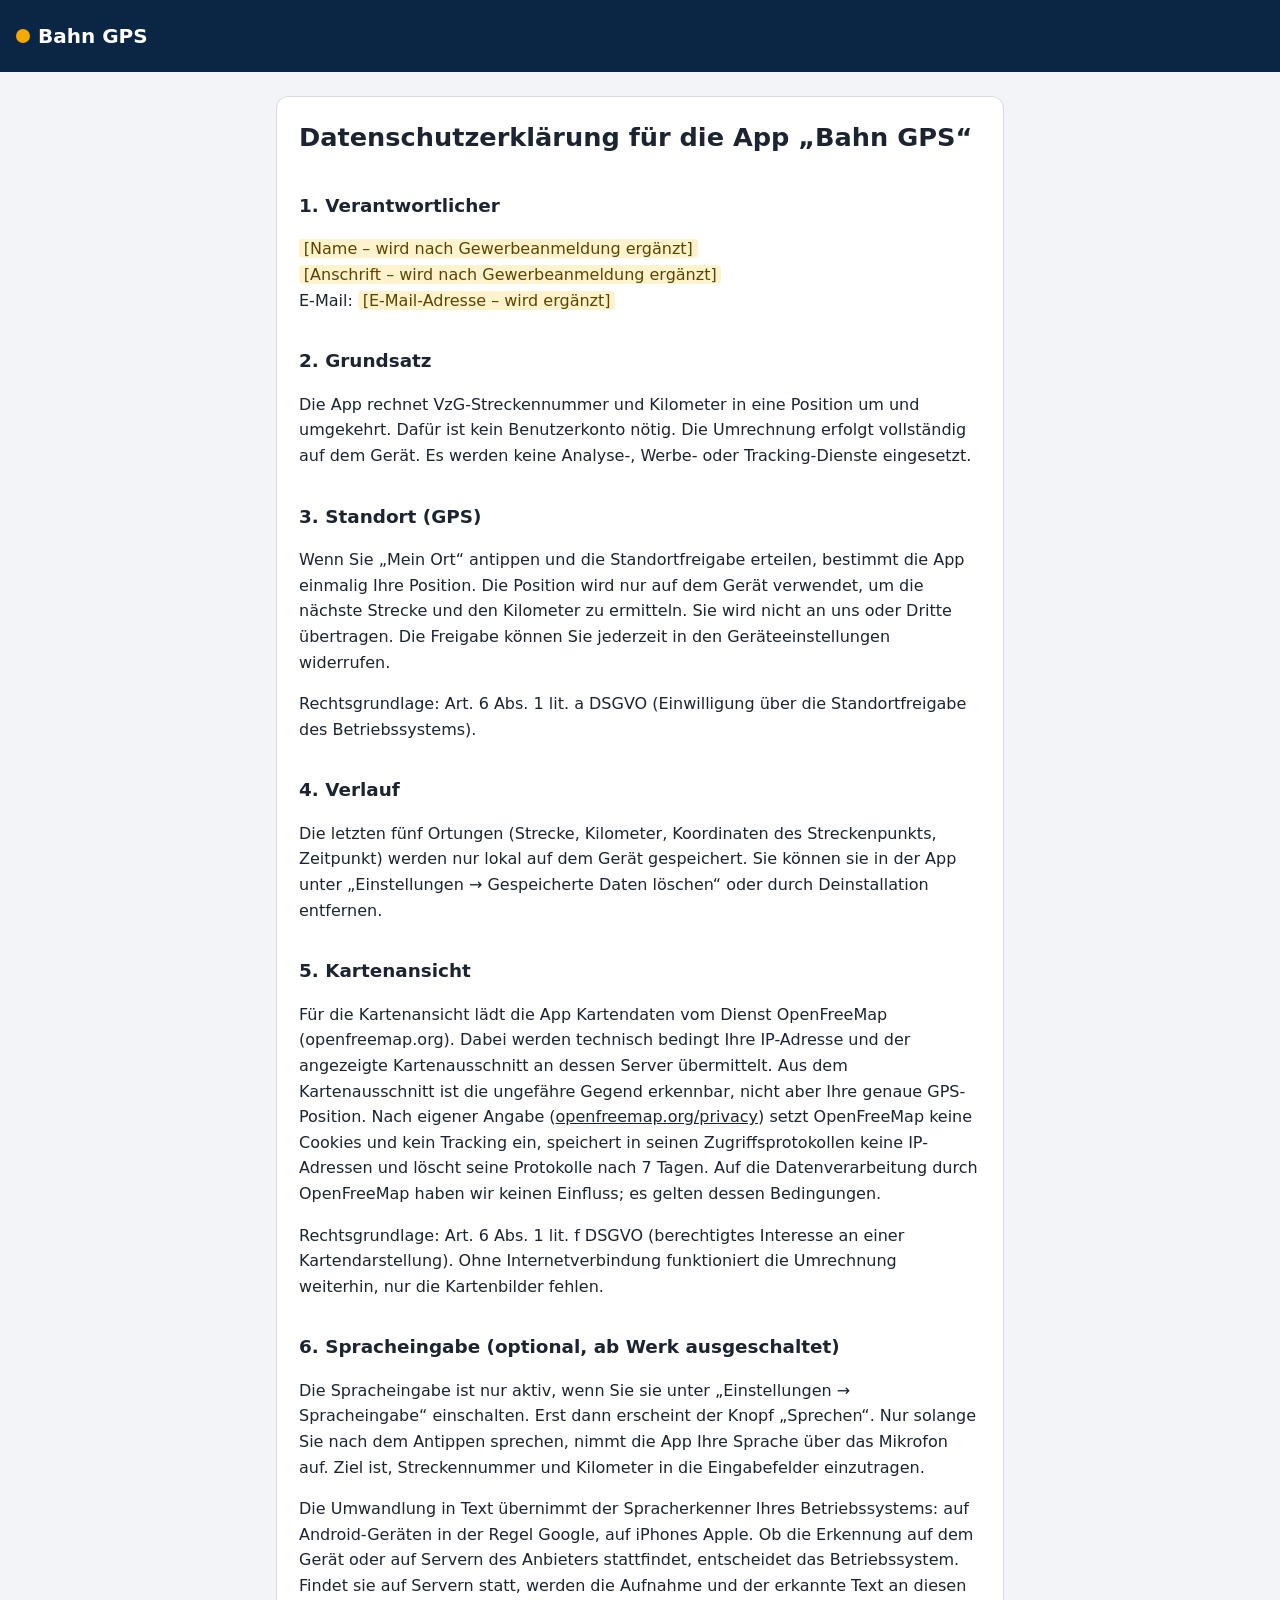
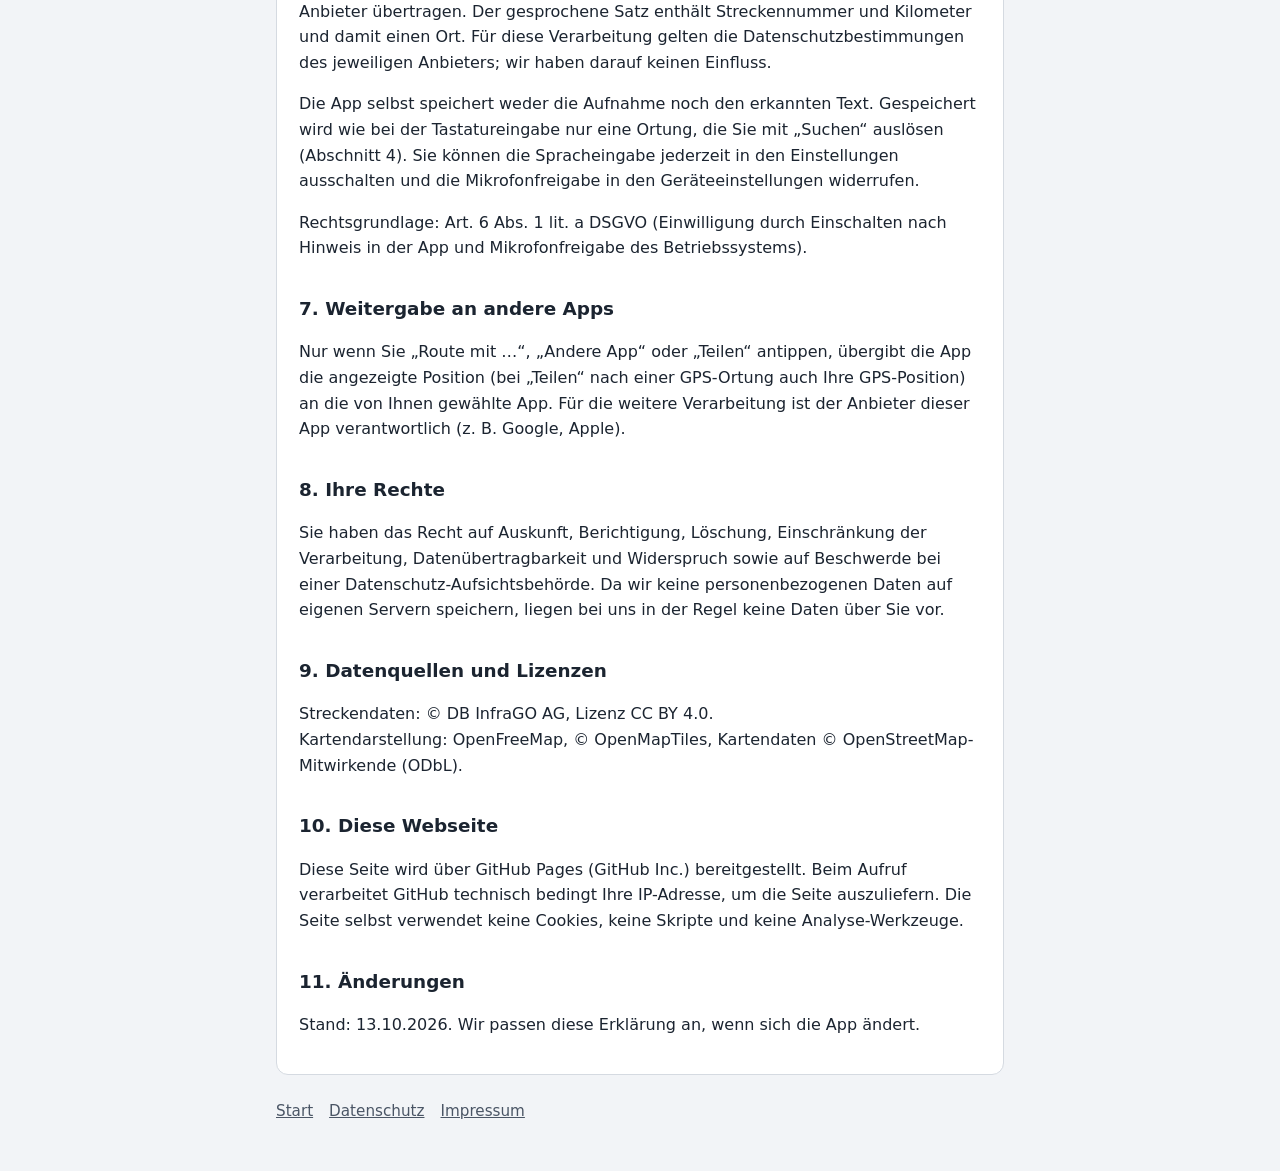
==== datenschutz.html @ 84ac3c9f "Webseite Bahn GPS: Start, Datenschutzerklaerung, Impressum (Platzhalter fuer Anbieterangaben) Co-Aut" ====
<!doctype html>
<html lang="de">
<head>
<meta charset="utf-8">
<meta name="viewport" content="width=device-width, initial-scale=1">
<title>Datenschutzerklärung – Bahn GPS</title>
<link rel="stylesheet" href="stil.css">
</head>
<body>
<header><a href="./"><span class="punkt"></span>Bahn GPS</a></header>
<main>
<article>
<h1>Datenschutzerklärung für die App „Bahn GPS“</h1>

<h2>1. Verantwortlicher</h2>
<p><span class="platzhalter">[Name – wird nach Gewerbeanmeldung ergänzt]</span><br>
<span class="platzhalter">[Anschrift – wird nach Gewerbeanmeldung ergänzt]</span><br>
E-Mail: <span class="platzhalter">[E-Mail-Adresse – wird ergänzt]</span></p>

<h2>2. Grundsatz</h2>
<p>Die App rechnet VzG-Streckennummer und Kilometer in eine Position um und umgekehrt. Dafür ist kein
Benutzerkonto nötig. Die Umrechnung erfolgt vollständig auf dem Gerät. Es werden keine Analyse-, Werbe-
oder Tracking-Dienste eingesetzt.</p>

<h2>3. Standort (GPS)</h2>
<p>Wenn Sie „Mein Ort“ antippen und die Standortfreigabe erteilen, bestimmt die App einmalig Ihre Position.
Die Position wird nur auf dem Gerät verwendet, um die nächste Strecke und den Kilometer zu ermitteln. Sie
wird nicht an uns oder Dritte übertragen. Die Freigabe können Sie jederzeit in den Geräteeinstellungen
widerrufen.</p>
<p>Rechtsgrundlage: Art. 6 Abs. 1 lit. a DSGVO (Einwilligung über die Standortfreigabe des Betriebssystems).</p>

<h2>4. Verlauf</h2>
<p>Die letzten fünf Ortungen (Strecke, Kilometer, Koordinaten des Streckenpunkts, Zeitpunkt) werden nur
lokal auf dem Gerät gespeichert. Sie können sie in der App unter „Einstellungen → Gespeicherte Daten
löschen“ oder durch Deinstallation entfernen.</p>

<h2>5. Kartenansicht</h2>
<p>Für die Kartenansicht lädt die App Kartendaten vom Dienst OpenFreeMap (openfreemap.org). Dabei werden
technisch bedingt Ihre IP-Adresse und der angezeigte Kartenausschnitt an dessen Server übermittelt. Aus dem
Kartenausschnitt ist die ungefähre Gegend erkennbar, nicht aber Ihre genaue GPS-Position. Nach eigener
Angabe (<a href="https://openfreemap.org/privacy/">openfreemap.org/privacy</a>) setzt OpenFreeMap keine
Cookies und kein Tracking ein, speichert in seinen Zugriffsprotokollen keine IP-Adressen und löscht seine
Protokolle nach 7 Tagen. Auf die Datenverarbeitung durch OpenFreeMap haben wir keinen Einfluss; es gelten
dessen Bedingungen.</p>
<p>Rechtsgrundlage: Art. 6 Abs. 1 lit. f DSGVO (berechtigtes Interesse an einer Kartendarstellung). Ohne
Internetverbindung funktioniert die Umrechnung weiterhin, nur die Kartenbilder fehlen.</p>

<h2>6. Spracheingabe (optional, ab Werk ausgeschaltet)</h2>
<p>Die Spracheingabe ist nur aktiv, wenn Sie sie unter „Einstellungen → Spracheingabe“ einschalten. Erst dann
erscheint der Knopf „Sprechen“. Nur solange Sie nach dem Antippen sprechen, nimmt die App Ihre Sprache über
das Mikrofon auf. Ziel ist, Streckennummer und Kilometer in die Eingabefelder einzutragen.</p>
<p>Die Umwandlung in Text übernimmt der Spracherkenner Ihres Betriebssystems: auf Android-Geräten in der
Regel Google, auf iPhones Apple. Ob die Erkennung auf dem Gerät oder auf Servern des Anbieters stattfindet,
entscheidet das Betriebssystem. Findet sie auf Servern statt, werden die Aufnahme und der erkannte Text an
diesen Anbieter übertragen. Der gesprochene Satz enthält Streckennummer und Kilometer und damit einen Ort.
Für diese Verarbeitung gelten die Datenschutzbestimmungen des jeweiligen Anbieters; wir haben darauf keinen
Einfluss.</p>
<p>Die App selbst speichert weder die Aufnahme noch den erkannten Text. Gespeichert wird wie bei der
Tastatureingabe nur eine Ortung, die Sie mit „Suchen“ auslösen (Abschnitt 4). Sie können die Spracheingabe
jederzeit in den Einstellungen ausschalten und die Mikrofonfreigabe in den Geräteeinstellungen widerrufen.</p>
<p>Rechtsgrundlage: Art. 6 Abs. 1 lit. a DSGVO (Einwilligung durch Einschalten nach Hinweis in der App und
Mikrofonfreigabe des Betriebssystems).</p>

<h2>7. Weitergabe an andere Apps</h2>
<p>Nur wenn Sie „Route mit …“, „Andere App“ oder „Teilen“ antippen, übergibt die App die angezeigte Position
(bei „Teilen“ nach einer GPS-Ortung auch Ihre GPS-Position) an die von Ihnen gewählte App. Für die weitere
Verarbeitung ist der Anbieter dieser App verantwortlich (z. B. Google, Apple).</p>

<h2>8. Ihre Rechte</h2>
<p>Sie haben das Recht auf Auskunft, Berichtigung, Löschung, Einschränkung der Verarbeitung,
Datenübertragbarkeit und Widerspruch sowie auf Beschwerde bei einer Datenschutz-Aufsichtsbehörde. Da wir
keine personenbezogenen Daten auf eigenen Servern speichern, liegen bei uns in der Regel keine Daten über
Sie vor.</p>

<h2>9. Datenquellen und Lizenzen</h2>
<p>Streckendaten: © DB InfraGO AG, Lizenz CC BY 4.0.<br>
Kartendarstellung: OpenFreeMap, © OpenMapTiles, Kartendaten © OpenStreetMap-Mitwirkende (ODbL).</p>

<h2>10. Diese Webseite</h2>
<p>Diese Seite wird über GitHub Pages (GitHub Inc.) bereitgestellt. Beim Aufruf verarbeitet GitHub technisch
bedingt Ihre IP-Adresse, um die Seite auszuliefern. Die Seite selbst verwendet keine Cookies, keine
Skripte und keine Analyse-Werkzeuge.</p>

<h2>11. Änderungen</h2>
<p>Stand: 13.10.2026. Wir passen diese Erklärung an, wenn sich die App ändert.</p>
</article>
<nav class="leise"><a href="./">Start</a><a href="datenschutz.html">Datenschutz</a><a href="impressum.html">Impressum</a></nav>
</main>
</body>
</html>
---- stil.css ----
/* Bahn GPS – schlichte Seiten ohne externe Schriften, Skripte oder Zaehler */
:root { --marine: #0B2545; --bernstein: #F2A900; --text: #1b2430; --leise: #4a5565; --flaeche: #f2f4f7; --karte: #ffffff; --linie: #d5dae1; }
@media (prefers-color-scheme: dark) {
  :root { --text: #e6eaf0; --leise: #b4bdc9; --flaeche: #0e141c; --karte: #151c26; --linie: #2a3442; }
}
* { box-sizing: border-box; }
body { margin: 0; font-family: system-ui, -apple-system, "Segoe UI", Roboto, sans-serif; line-height: 1.6; color: var(--text); background: var(--flaeche); }
header { background: var(--marine); color: #fff; padding: 20px 16px; }
header a { color: #fff; text-decoration: none; font-weight: 700; font-size: 1.25rem; }
header .punkt { display: inline-block; width: .7em; height: .7em; border-radius: 50%; background: var(--bernstein); margin-right: .4em; }
main { max-width: 760px; margin: 0 auto; padding: 24px 16px 48px; }
article { background: var(--karte); border: 1px solid var(--linie); border-radius: 12px; padding: 20px 22px; }
h1 { font-size: 1.6rem; margin-top: 0; } h2 { font-size: 1.15rem; margin-top: 1.8em; }
a { color: inherit; } .leise { color: var(--leise); font-size: .95rem; }
.platzhalter { background: #fff3cd; color: #5c4400; padding: 0 .3em; border-radius: 4px; }
nav { margin-top: 24px; display: flex; gap: 16px; flex-wrap: wrap; }
footer { text-align: center; padding: 16px; }
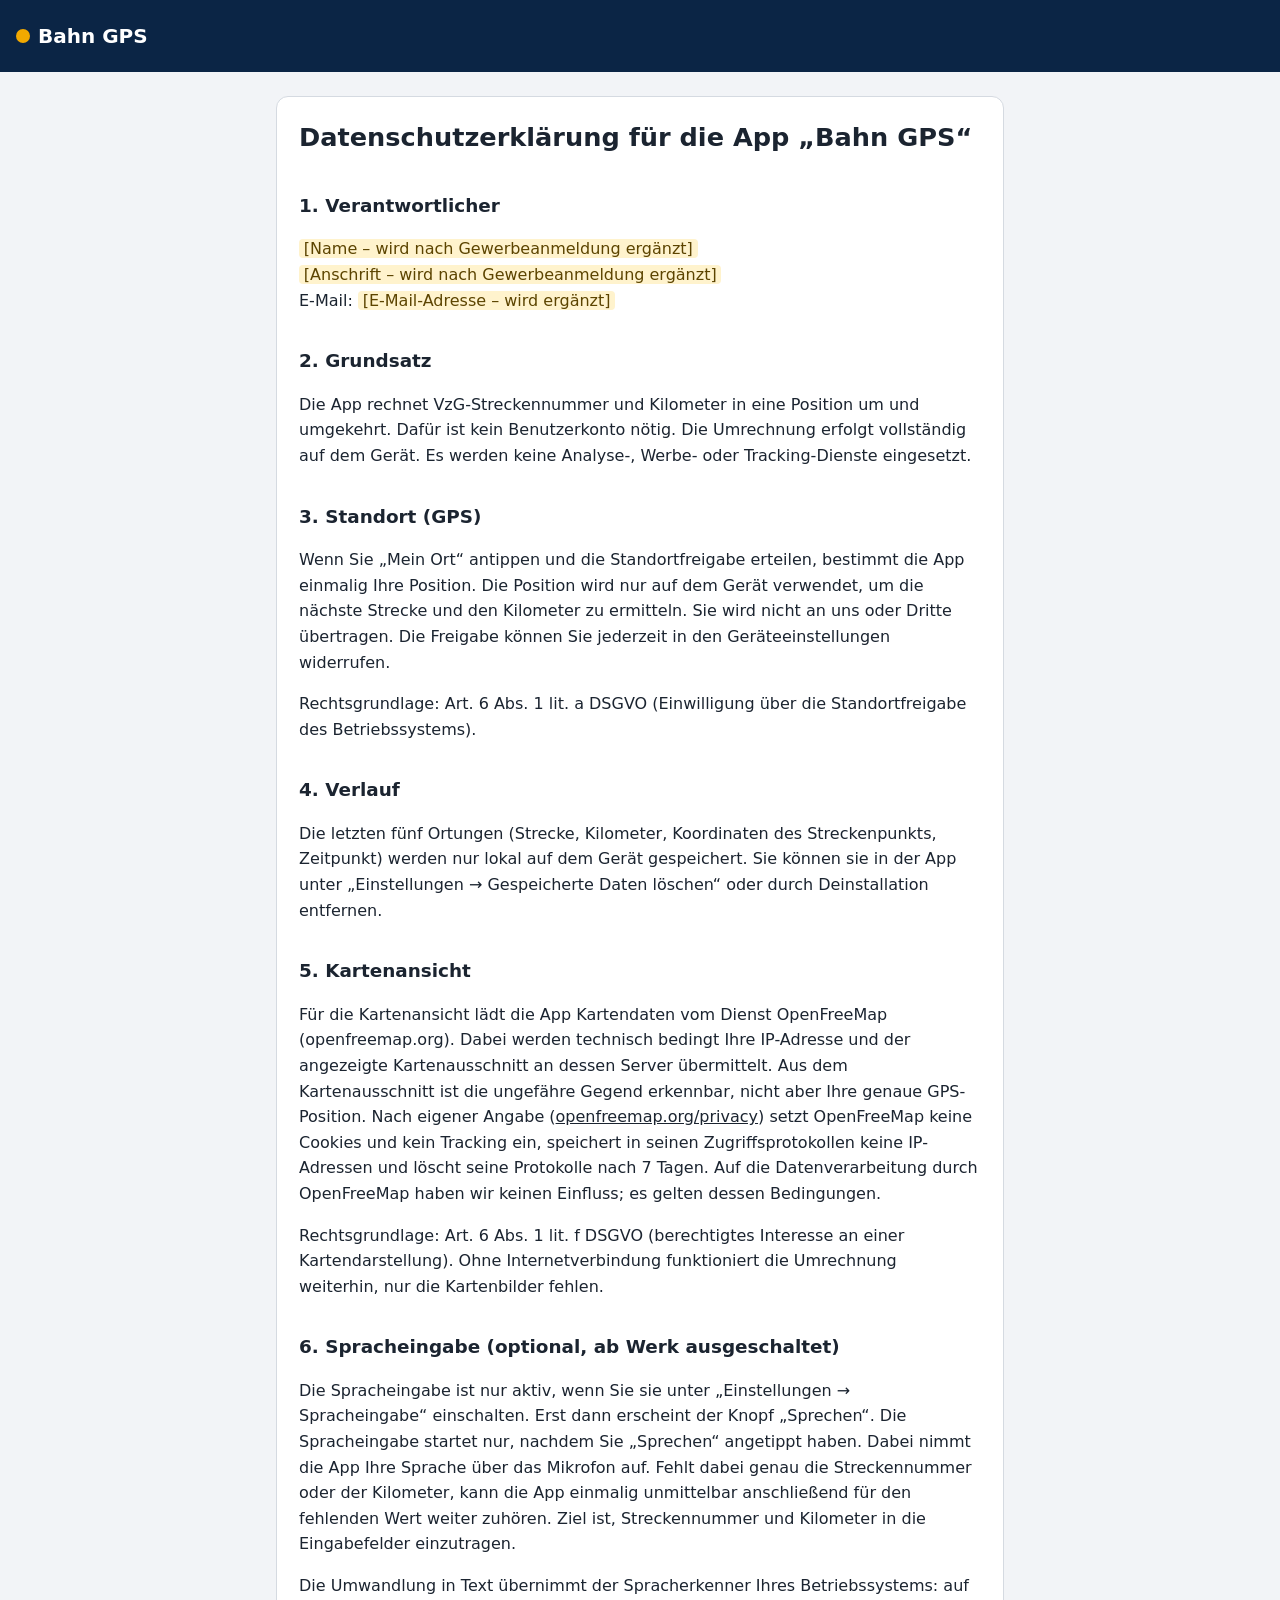
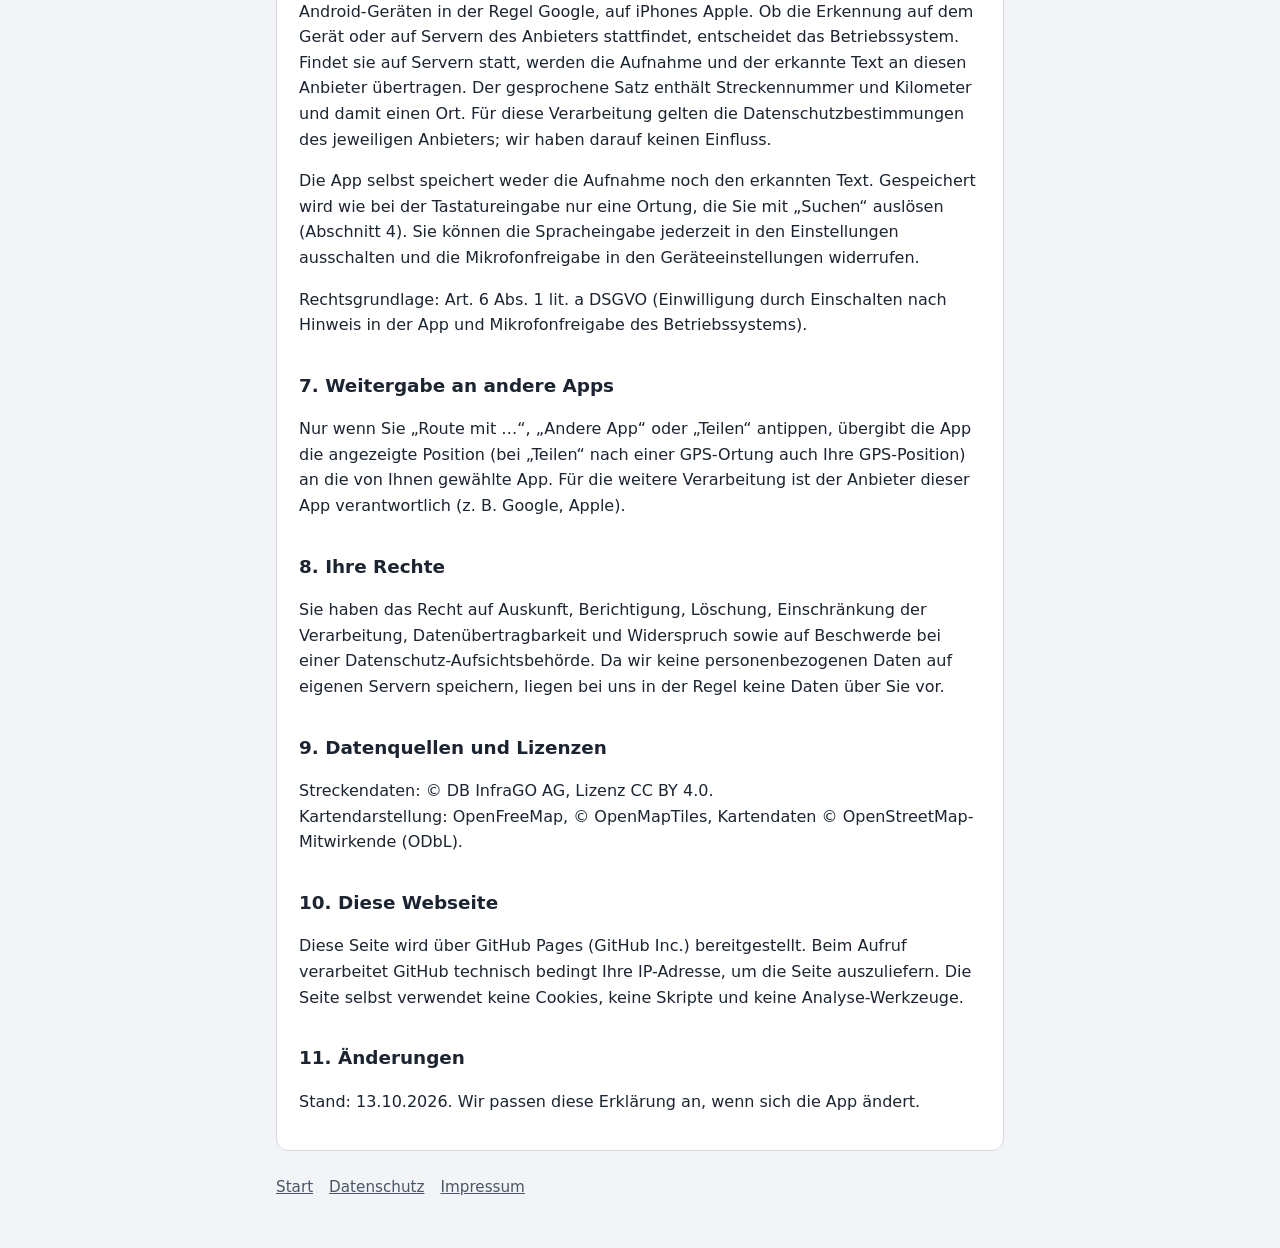
==== commit e261e931: "Datenschutz: Spracheingabe - einmaliges Weiterzuhoeren fuer fehlenden Wert genannt Die App kann nach" ====
--- a/datenschutz.html
+++ b/datenschutz.html
@@ -47,8 +47,8 @@
 
 <h2>6. Spracheingabe (optional, ab Werk ausgeschaltet)</h2>
 <p>Die Spracheingabe ist nur aktiv, wenn Sie sie unter „Einstellungen → Spracheingabe“ einschalten. Erst dann
-erscheint der Knopf „Sprechen“. Nur solange Sie nach dem Antippen sprechen, nimmt die App Ihre Sprache über
-das Mikrofon auf. Ziel ist, Streckennummer und Kilometer in die Eingabefelder einzutragen.</p>
+erscheint der Knopf „Sprechen“. Die Spracheingabe startet nur, nachdem Sie „Sprechen“ angetippt haben. Dabei nimmt die App Ihre Sprache über das Mikrofon
+auf. Fehlt dabei genau die Streckennummer oder der Kilometer, kann die App einmalig unmittelbar anschließend für den fehlenden Wert weiter zuhören. Ziel ist, Streckennummer und Kilometer in die Eingabefelder einzutragen.</p>
 <p>Die Umwandlung in Text übernimmt der Spracherkenner Ihres Betriebssystems: auf Android-Geräten in der
 Regel Google, auf iPhones Apple. Ob die Erkennung auf dem Gerät oder auf Servern des Anbieters stattfindet,
 entscheidet das Betriebssystem. Findet sie auf Servern statt, werden die Aufnahme und der erkannte Text an
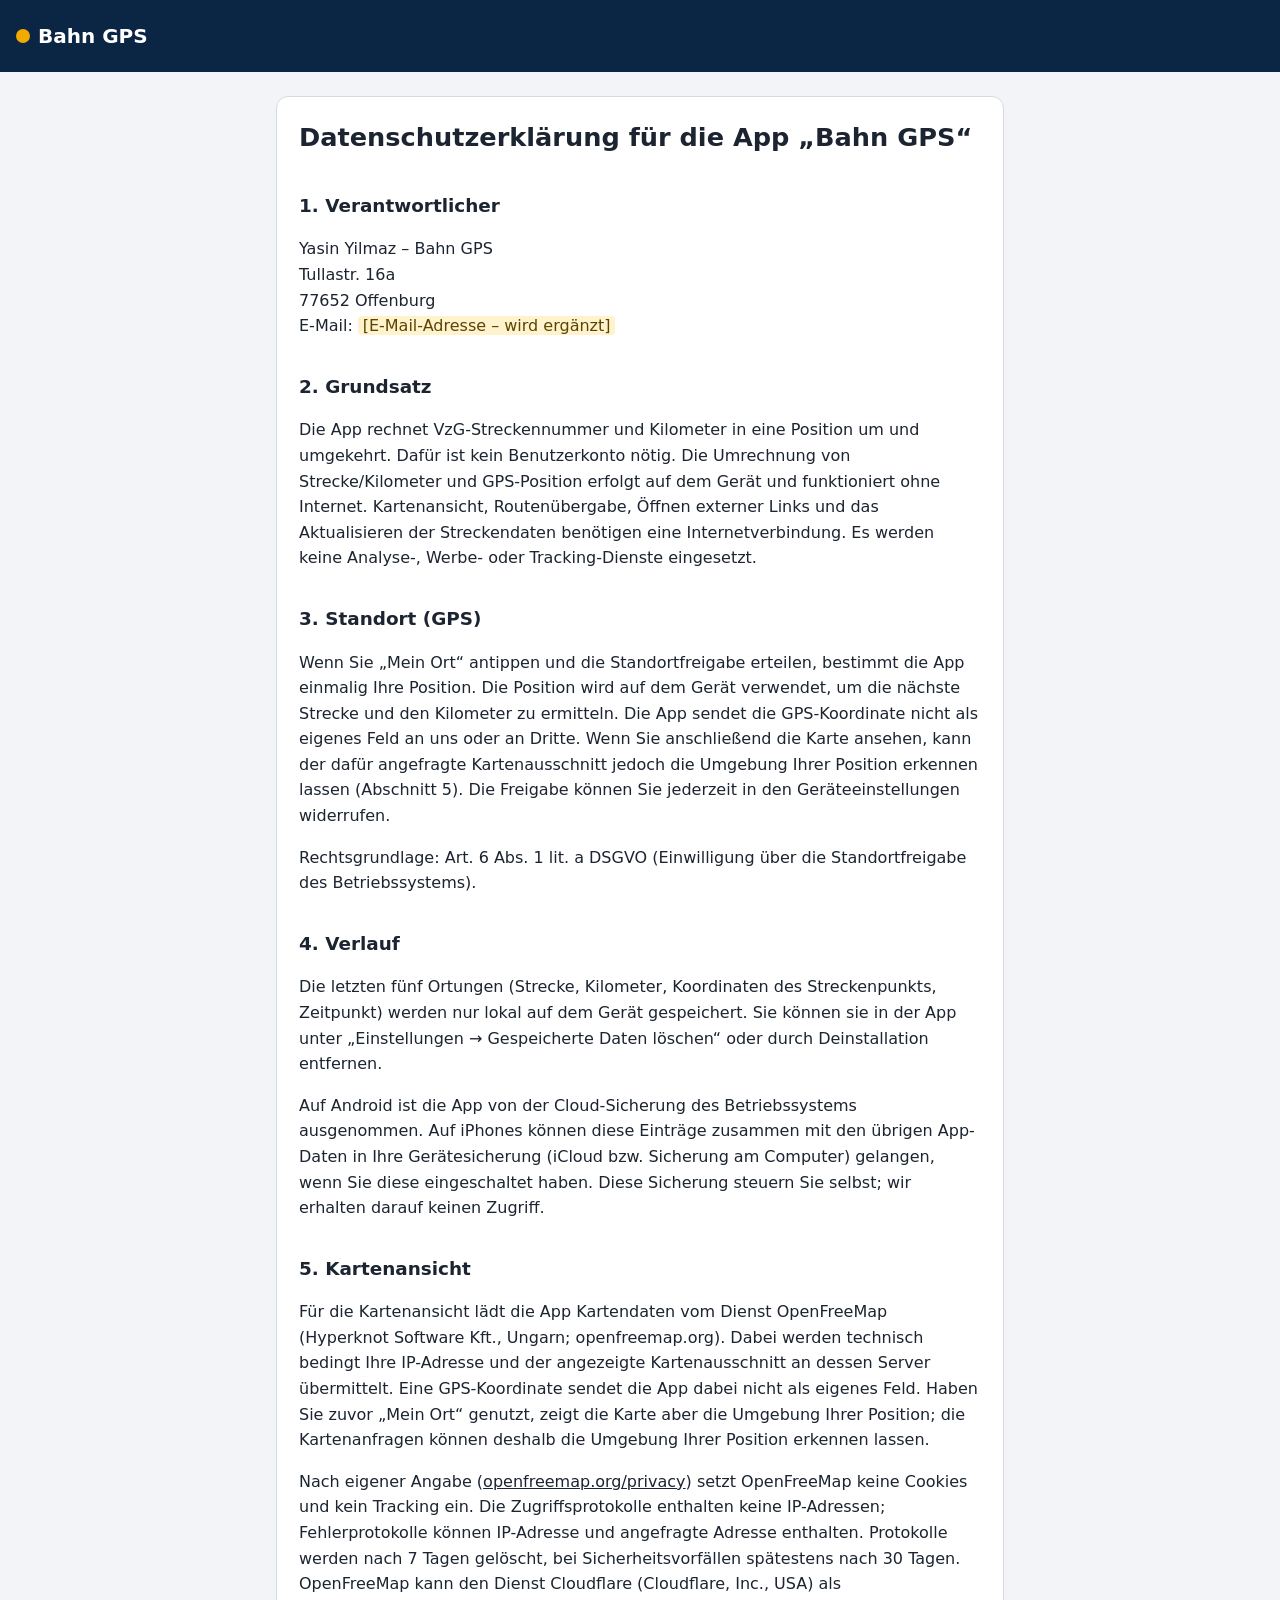
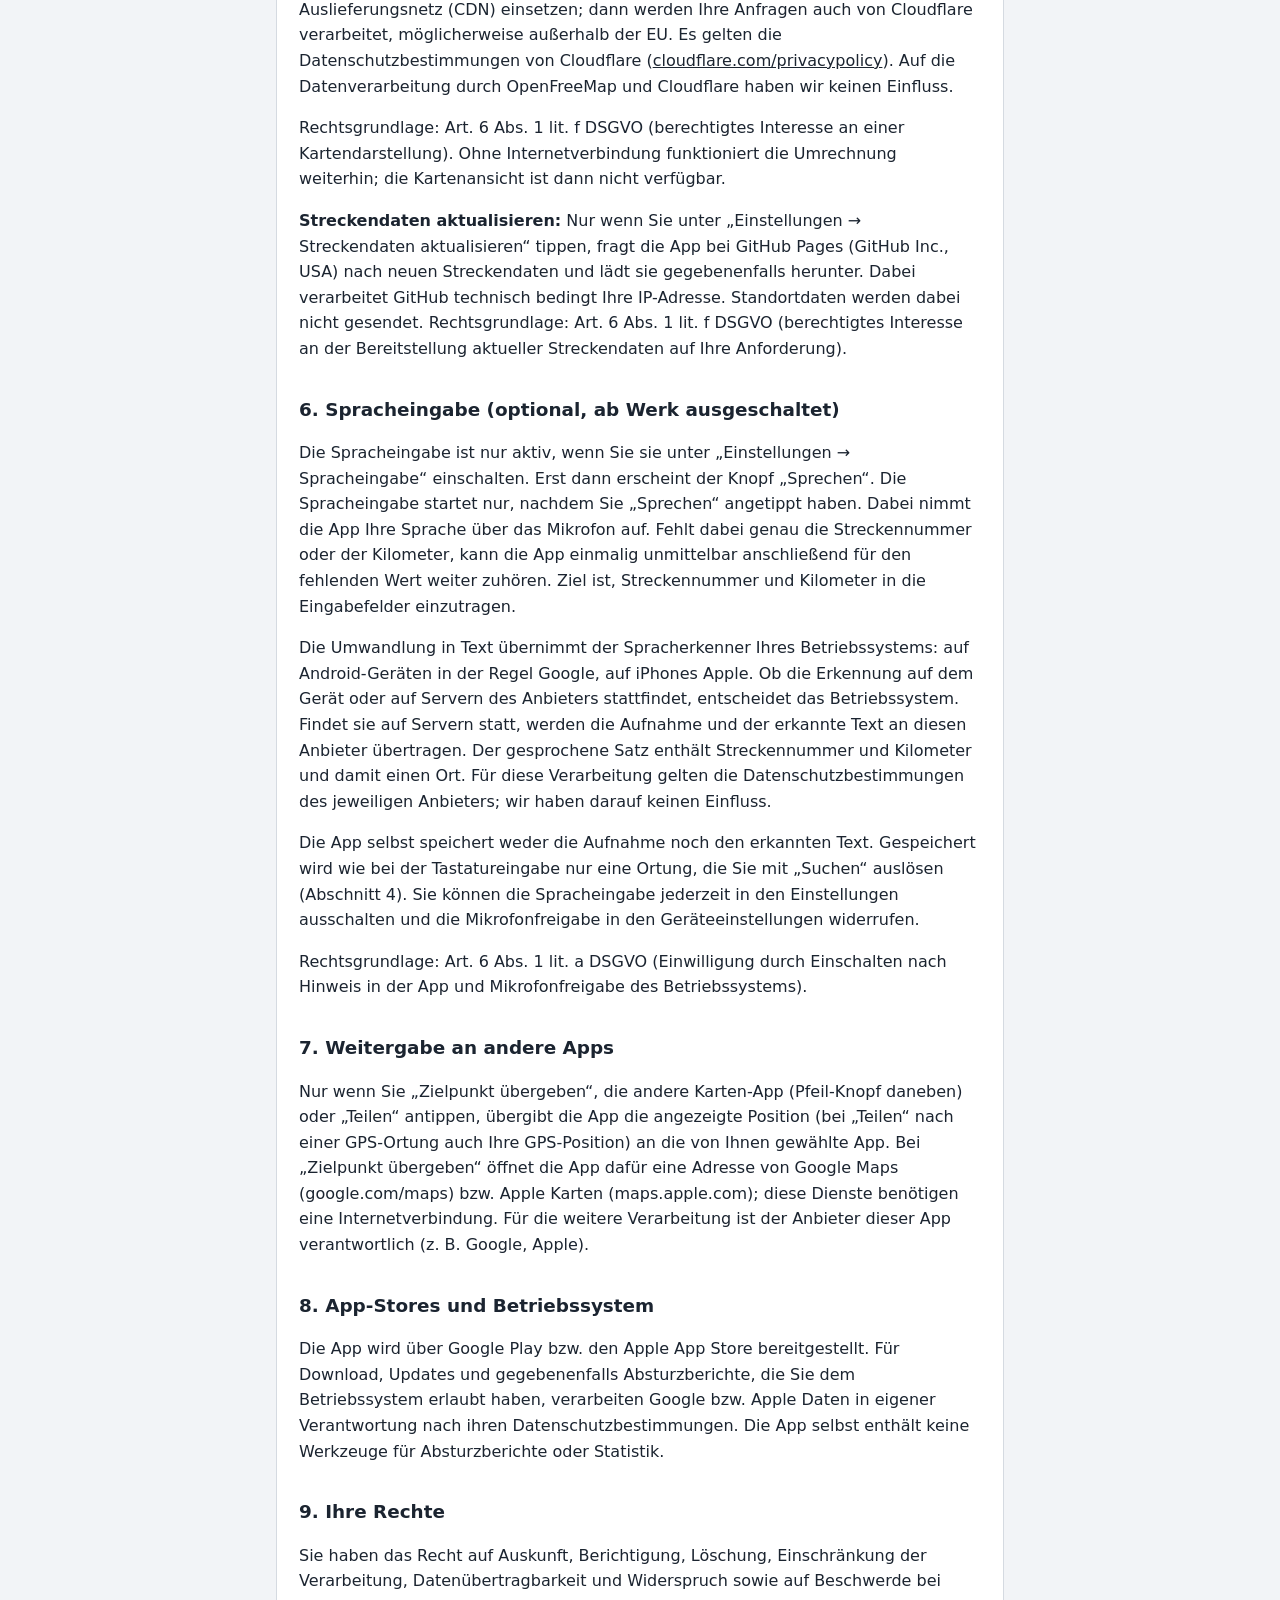
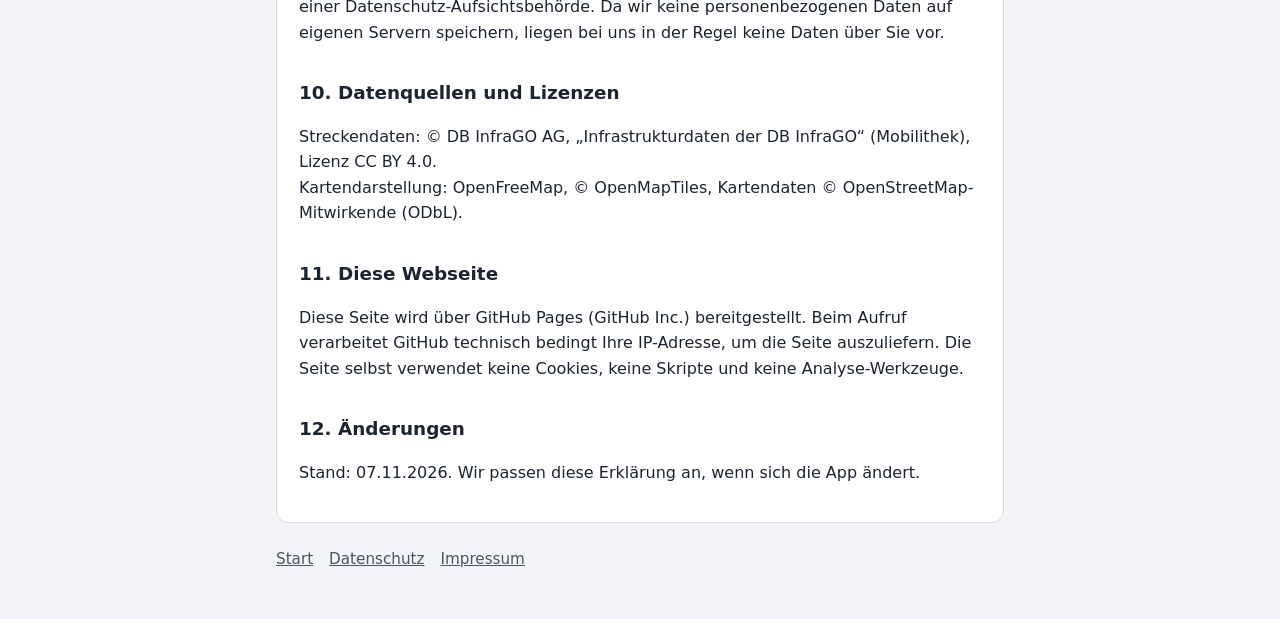
==== commit 33dabe51: "Anbieterangaben, Datenschutz an App-Stand 07.11.2026 angeglichen, Streckendatenbank fuer Daten-Updat" ====
--- a/datenschutz.html
+++ b/datenschutz.html
@@ -13,42 +13,63 @@
 <h1>Datenschutzerklärung für die App „Bahn GPS“</h1>
 
 <h2>1. Verantwortlicher</h2>
-<p><span class="platzhalter">[Name – wird nach Gewerbeanmeldung ergänzt]</span><br>
-<span class="platzhalter">[Anschrift – wird nach Gewerbeanmeldung ergänzt]</span><br>
+<p>Yasin Yilmaz – Bahn GPS<br>
+Tullastr. 16a<br>
+77652 Offenburg<br>
 E-Mail: <span class="platzhalter">[E-Mail-Adresse – wird ergänzt]</span></p>
 
 <h2>2. Grundsatz</h2>
 <p>Die App rechnet VzG-Streckennummer und Kilometer in eine Position um und umgekehrt. Dafür ist kein
-Benutzerkonto nötig. Die Umrechnung erfolgt vollständig auf dem Gerät. Es werden keine Analyse-, Werbe-
-oder Tracking-Dienste eingesetzt.</p>
+Benutzerkonto nötig. Die Umrechnung von Strecke/Kilometer und GPS-Position erfolgt auf dem Gerät und
+funktioniert ohne Internet. Kartenansicht, Routenübergabe, Öffnen externer Links und das Aktualisieren der
+Streckendaten benötigen eine Internetverbindung. Es werden keine Analyse-, Werbe- oder Tracking-Dienste
+eingesetzt.</p>
 
 <h2>3. Standort (GPS)</h2>
 <p>Wenn Sie „Mein Ort“ antippen und die Standortfreigabe erteilen, bestimmt die App einmalig Ihre Position.
-Die Position wird nur auf dem Gerät verwendet, um die nächste Strecke und den Kilometer zu ermitteln. Sie
-wird nicht an uns oder Dritte übertragen. Die Freigabe können Sie jederzeit in den Geräteeinstellungen
-widerrufen.</p>
+Die Position wird auf dem Gerät verwendet, um die nächste Strecke und den Kilometer zu ermitteln. Die App
+sendet die GPS-Koordinate nicht als eigenes Feld an uns oder an Dritte. Wenn Sie anschließend die Karte
+ansehen, kann der dafür angefragte Kartenausschnitt jedoch die Umgebung Ihrer Position erkennen lassen
+(Abschnitt 5). Die Freigabe können Sie jederzeit in den Geräteeinstellungen widerrufen.</p>
 <p>Rechtsgrundlage: Art. 6 Abs. 1 lit. a DSGVO (Einwilligung über die Standortfreigabe des Betriebssystems).</p>
 
 <h2>4. Verlauf</h2>
 <p>Die letzten fünf Ortungen (Strecke, Kilometer, Koordinaten des Streckenpunkts, Zeitpunkt) werden nur
 lokal auf dem Gerät gespeichert. Sie können sie in der App unter „Einstellungen → Gespeicherte Daten
 löschen“ oder durch Deinstallation entfernen.</p>
+<p>Auf Android ist die App von der Cloud-Sicherung des Betriebssystems ausgenommen. Auf iPhones können diese
+Einträge zusammen mit den übrigen App-Daten in Ihre Gerätesicherung (iCloud bzw. Sicherung am Computer)
+gelangen, wenn Sie diese eingeschaltet haben. Diese Sicherung steuern Sie selbst; wir erhalten darauf keinen
+Zugriff.</p>
 
 <h2>5. Kartenansicht</h2>
-<p>Für die Kartenansicht lädt die App Kartendaten vom Dienst OpenFreeMap (openfreemap.org). Dabei werden
-technisch bedingt Ihre IP-Adresse und der angezeigte Kartenausschnitt an dessen Server übermittelt. Aus dem
-Kartenausschnitt ist die ungefähre Gegend erkennbar, nicht aber Ihre genaue GPS-Position. Nach eigener
-Angabe (<a href="https://openfreemap.org/privacy/">openfreemap.org/privacy</a>) setzt OpenFreeMap keine
-Cookies und kein Tracking ein, speichert in seinen Zugriffsprotokollen keine IP-Adressen und löscht seine
-Protokolle nach 7 Tagen. Auf die Datenverarbeitung durch OpenFreeMap haben wir keinen Einfluss; es gelten
-dessen Bedingungen.</p>
+<p>Für die Kartenansicht lädt die App Kartendaten vom Dienst OpenFreeMap (Hyperknot Software Kft., Ungarn;
+openfreemap.org). Dabei werden technisch bedingt Ihre IP-Adresse und der angezeigte Kartenausschnitt an
+dessen Server übermittelt. Eine GPS-Koordinate sendet die App dabei nicht als eigenes Feld. Haben Sie zuvor
+„Mein Ort“ genutzt, zeigt die Karte aber die Umgebung Ihrer Position; die Kartenanfragen können deshalb die
+Umgebung Ihrer Position erkennen lassen.</p>
+<p>Nach eigener Angabe (<a href="https://openfreemap.org/privacy/">openfreemap.org/privacy</a>) setzt
+OpenFreeMap keine Cookies und kein Tracking ein. Die Zugriffsprotokolle enthalten keine IP-Adressen;
+Fehlerprotokolle können IP-Adresse und angefragte Adresse enthalten. Protokolle werden nach 7 Tagen
+gelöscht, bei Sicherheitsvorfällen spätestens nach 30 Tagen. OpenFreeMap kann den Dienst Cloudflare
+(Cloudflare, Inc., USA) als Auslieferungsnetz (CDN) einsetzen; dann werden Ihre Anfragen auch von Cloudflare
+verarbeitet, möglicherweise außerhalb der EU. Es gelten die Datenschutzbestimmungen von Cloudflare
+(<a href="https://www.cloudflare.com/privacypolicy/">cloudflare.com/privacypolicy</a>). Auf die
+Datenverarbeitung durch OpenFreeMap und Cloudflare haben wir keinen Einfluss.</p>
 <p>Rechtsgrundlage: Art. 6 Abs. 1 lit. f DSGVO (berechtigtes Interesse an einer Kartendarstellung). Ohne
-Internetverbindung funktioniert die Umrechnung weiterhin, nur die Kartenbilder fehlen.</p>
+Internetverbindung funktioniert die Umrechnung weiterhin; die Kartenansicht ist dann nicht verfügbar.</p>
+<p><strong>Streckendaten aktualisieren:</strong> Nur wenn Sie unter „Einstellungen → Streckendaten
+aktualisieren“ tippen, fragt die App bei GitHub Pages (GitHub Inc., USA) nach neuen Streckendaten und lädt
+sie gegebenenfalls herunter. Dabei verarbeitet GitHub technisch bedingt Ihre IP-Adresse. Standortdaten
+werden dabei nicht gesendet. Rechtsgrundlage: Art. 6 Abs. 1 lit. f DSGVO (berechtigtes Interesse an der
+Bereitstellung aktueller Streckendaten auf Ihre Anforderung).</p>
 
 <h2>6. Spracheingabe (optional, ab Werk ausgeschaltet)</h2>
 <p>Die Spracheingabe ist nur aktiv, wenn Sie sie unter „Einstellungen → Spracheingabe“ einschalten. Erst dann
-erscheint der Knopf „Sprechen“. Die Spracheingabe startet nur, nachdem Sie „Sprechen“ angetippt haben. Dabei nimmt die App Ihre Sprache über das Mikrofon
-auf. Fehlt dabei genau die Streckennummer oder der Kilometer, kann die App einmalig unmittelbar anschließend für den fehlenden Wert weiter zuhören. Ziel ist, Streckennummer und Kilometer in die Eingabefelder einzutragen.</p>
+erscheint der Knopf „Sprechen“. Die Spracheingabe startet nur, nachdem Sie „Sprechen“ angetippt haben. Dabei
+nimmt die App Ihre Sprache über das Mikrofon auf. Fehlt dabei genau die Streckennummer oder der Kilometer,
+kann die App einmalig unmittelbar anschließend für den fehlenden Wert weiter zuhören. Ziel ist,
+Streckennummer und Kilometer in die Eingabefelder einzutragen.</p>
 <p>Die Umwandlung in Text übernimmt der Spracherkenner Ihres Betriebssystems: auf Android-Geräten in der
 Regel Google, auf iPhones Apple. Ob die Erkennung auf dem Gerät oder auf Servern des Anbieters stattfindet,
 entscheidet das Betriebssystem. Findet sie auf Servern statt, werden die Aufnahme und der erkannte Text an
@@ -62,27 +83,35 @@
 Mikrofonfreigabe des Betriebssystems).</p>
 
 <h2>7. Weitergabe an andere Apps</h2>
-<p>Nur wenn Sie „Route mit …“, „Andere App“ oder „Teilen“ antippen, übergibt die App die angezeigte Position
-(bei „Teilen“ nach einer GPS-Ortung auch Ihre GPS-Position) an die von Ihnen gewählte App. Für die weitere
-Verarbeitung ist der Anbieter dieser App verantwortlich (z. B. Google, Apple).</p>
+<p>Nur wenn Sie „Zielpunkt übergeben“, die andere Karten-App (Pfeil-Knopf daneben) oder „Teilen“ antippen,
+übergibt die App die angezeigte Position (bei „Teilen“ nach einer GPS-Ortung auch Ihre GPS-Position) an die
+von Ihnen gewählte App. Bei „Zielpunkt übergeben“ öffnet die App dafür eine Adresse von Google Maps
+(google.com/maps) bzw. Apple Karten (maps.apple.com); diese Dienste benötigen eine Internetverbindung. Für
+die weitere Verarbeitung ist der Anbieter dieser App verantwortlich (z. B. Google, Apple).</p>
 
-<h2>8. Ihre Rechte</h2>
+<h2>8. App-Stores und Betriebssystem</h2>
+<p>Die App wird über Google Play bzw. den Apple App Store bereitgestellt. Für Download, Updates und
+gegebenenfalls Absturzberichte, die Sie dem Betriebssystem erlaubt haben, verarbeiten Google bzw. Apple
+Daten in eigener Verantwortung nach ihren Datenschutzbestimmungen. Die App selbst enthält keine Werkzeuge
+für Absturzberichte oder Statistik.</p>
+
+<h2>9. Ihre Rechte</h2>
 <p>Sie haben das Recht auf Auskunft, Berichtigung, Löschung, Einschränkung der Verarbeitung,
 Datenübertragbarkeit und Widerspruch sowie auf Beschwerde bei einer Datenschutz-Aufsichtsbehörde. Da wir
 keine personenbezogenen Daten auf eigenen Servern speichern, liegen bei uns in der Regel keine Daten über
 Sie vor.</p>
 
-<h2>9. Datenquellen und Lizenzen</h2>
-<p>Streckendaten: © DB InfraGO AG, Lizenz CC BY 4.0.<br>
+<h2>10. Datenquellen und Lizenzen</h2>
+<p>Streckendaten: © DB InfraGO AG, „Infrastrukturdaten der DB InfraGO“ (Mobilithek), Lizenz CC BY 4.0.<br>
 Kartendarstellung: OpenFreeMap, © OpenMapTiles, Kartendaten © OpenStreetMap-Mitwirkende (ODbL).</p>
 
-<h2>10. Diese Webseite</h2>
+<h2>11. Diese Webseite</h2>
 <p>Diese Seite wird über GitHub Pages (GitHub Inc.) bereitgestellt. Beim Aufruf verarbeitet GitHub technisch
 bedingt Ihre IP-Adresse, um die Seite auszuliefern. Die Seite selbst verwendet keine Cookies, keine
 Skripte und keine Analyse-Werkzeuge.</p>
 
-<h2>11. Änderungen</h2>
-<p>Stand: 13.10.2026. Wir passen diese Erklärung an, wenn sich die App ändert.</p>
+<h2>12. Änderungen</h2>
+<p>Stand: 07.11.2026. Wir passen diese Erklärung an, wenn sich die App ändert.</p>
 </article>
 <nav class="leise"><a href="./">Start</a><a href="datenschutz.html">Datenschutz</a><a href="impressum.html">Impressum</a></nav>
 </main>
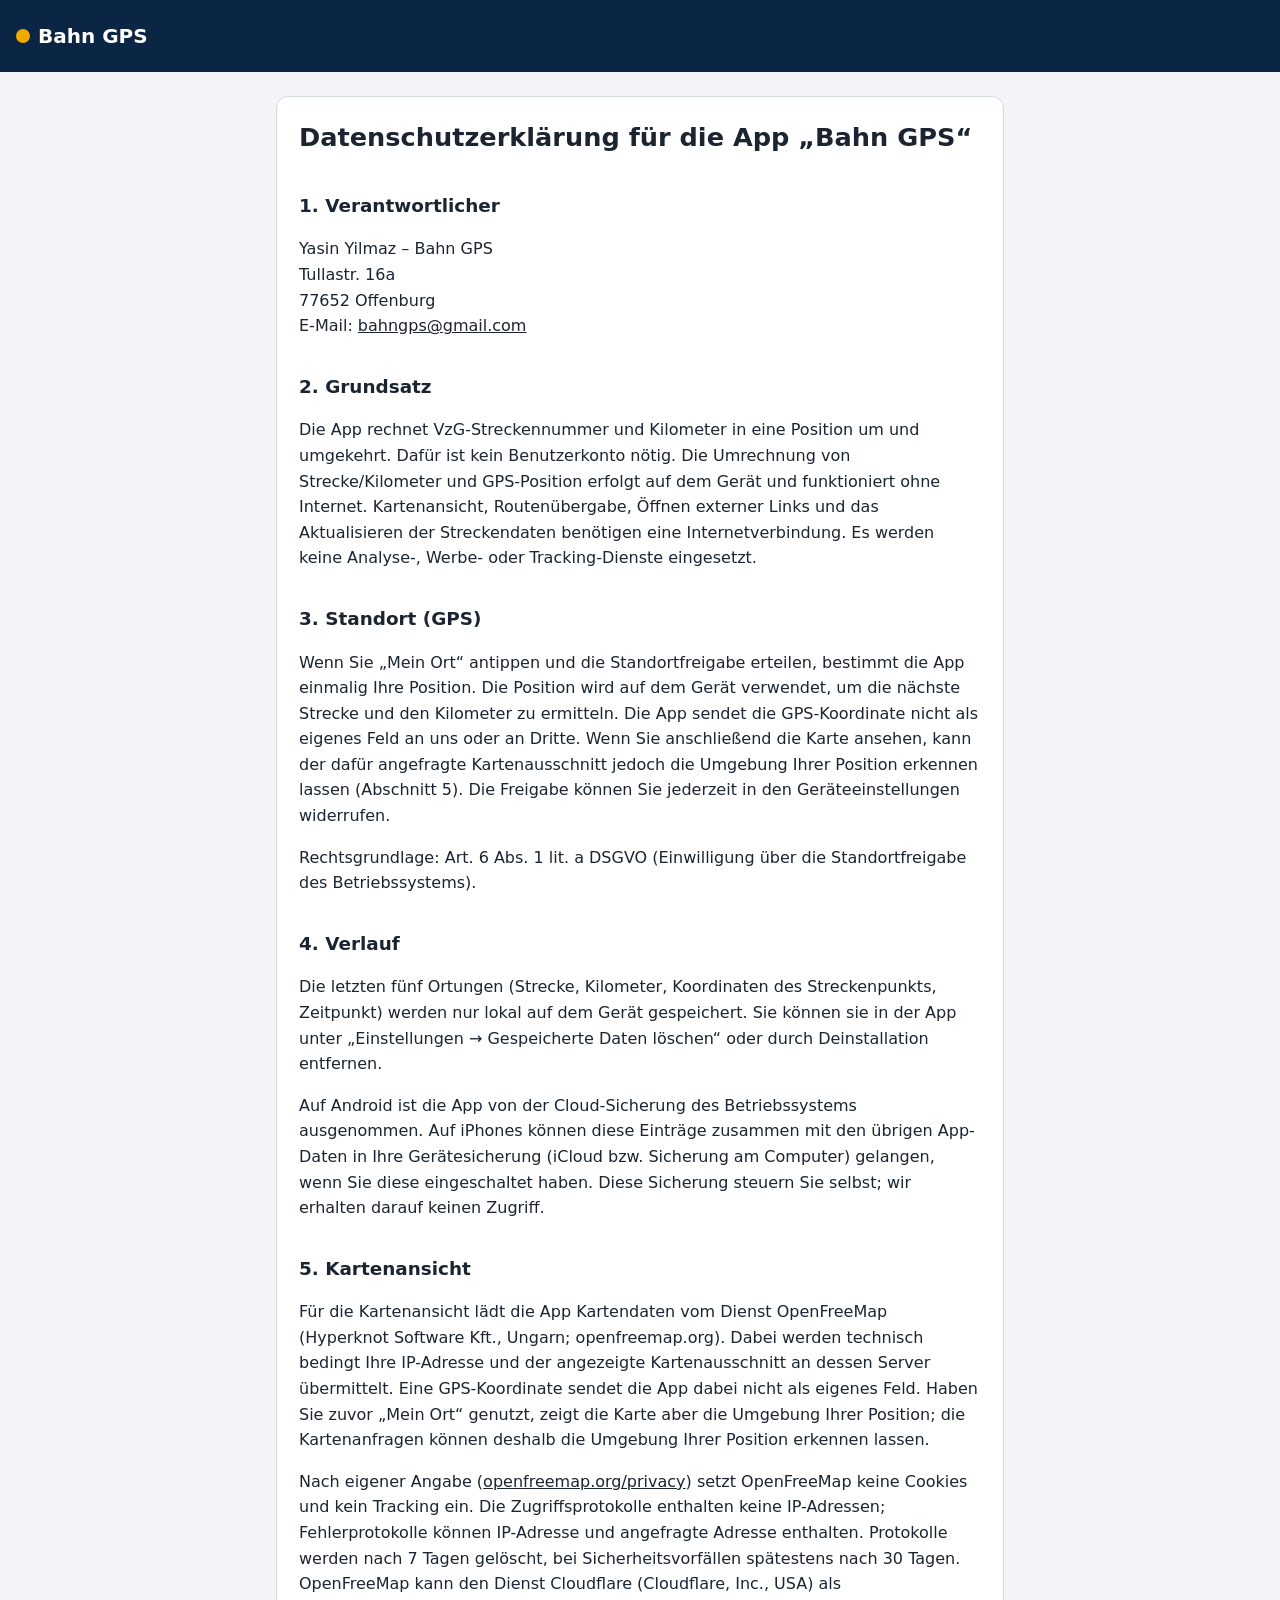
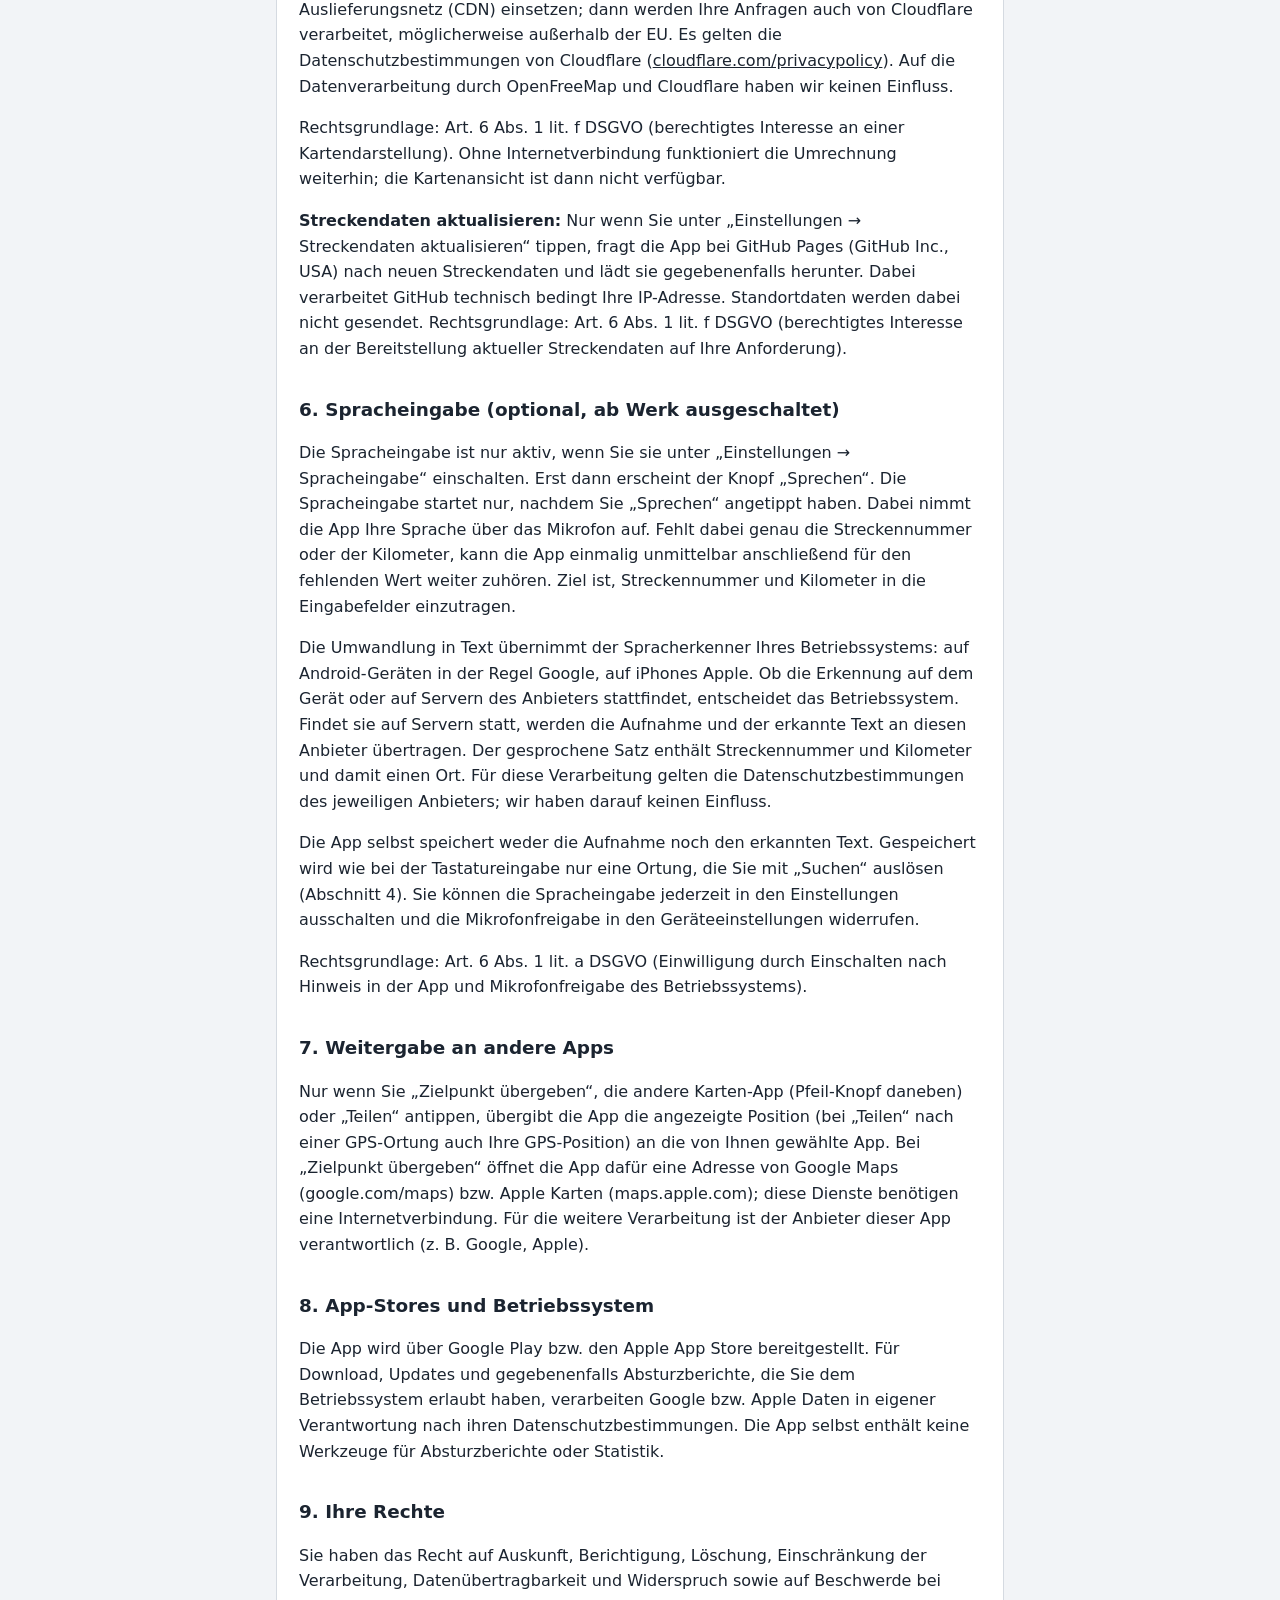
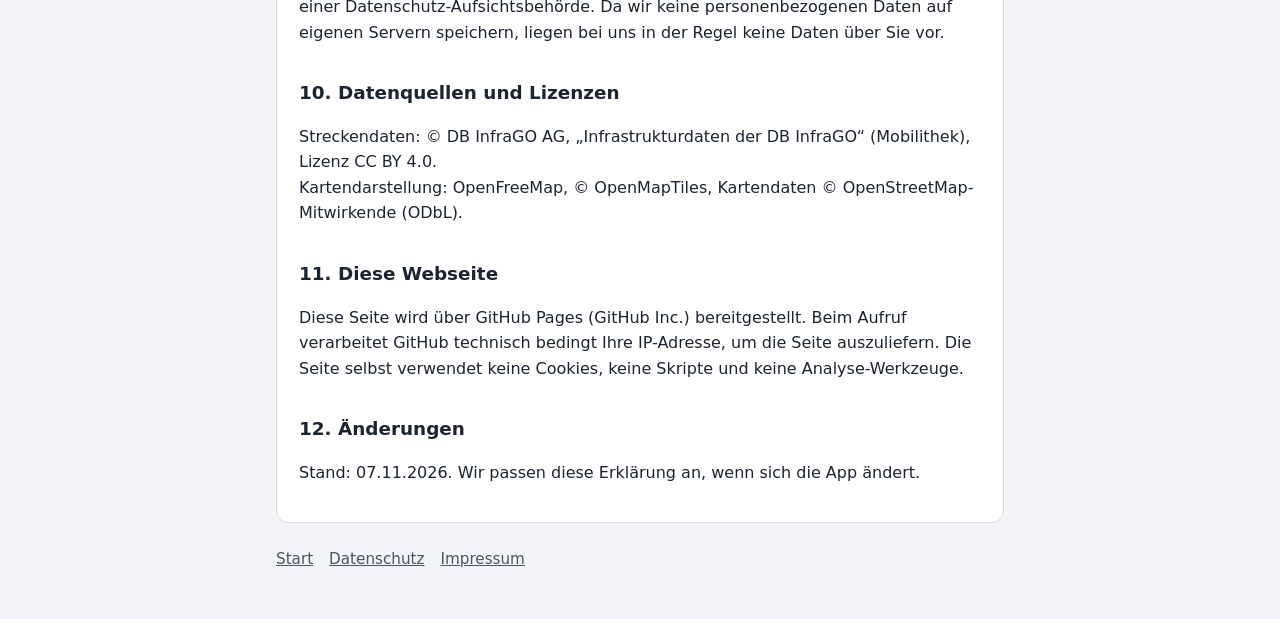
==== commit df5c9693: "Impressum und Datenschutz: E-Mail-Adresse eingetragen Co-Authored-By: Claude Opus 5.5 <noreply@anthr" ====
--- a/datenschutz.html
+++ b/datenschutz.html
@@ -16,7 +16,7 @@
 <p>Yasin Yilmaz – Bahn GPS<br>
 Tullastr. 16a<br>
 77652 Offenburg<br>
-E-Mail: <span class="platzhalter">[E-Mail-Adresse – wird ergänzt]</span></p>
+E-Mail: <a href="mailto:bahngps@gmail.com">bahngps@gmail.com</a></p>
 
 <h2>2. Grundsatz</h2>
 <p>Die App rechnet VzG-Streckennummer und Kilometer in eine Position um und umgekehrt. Dafür ist kein
